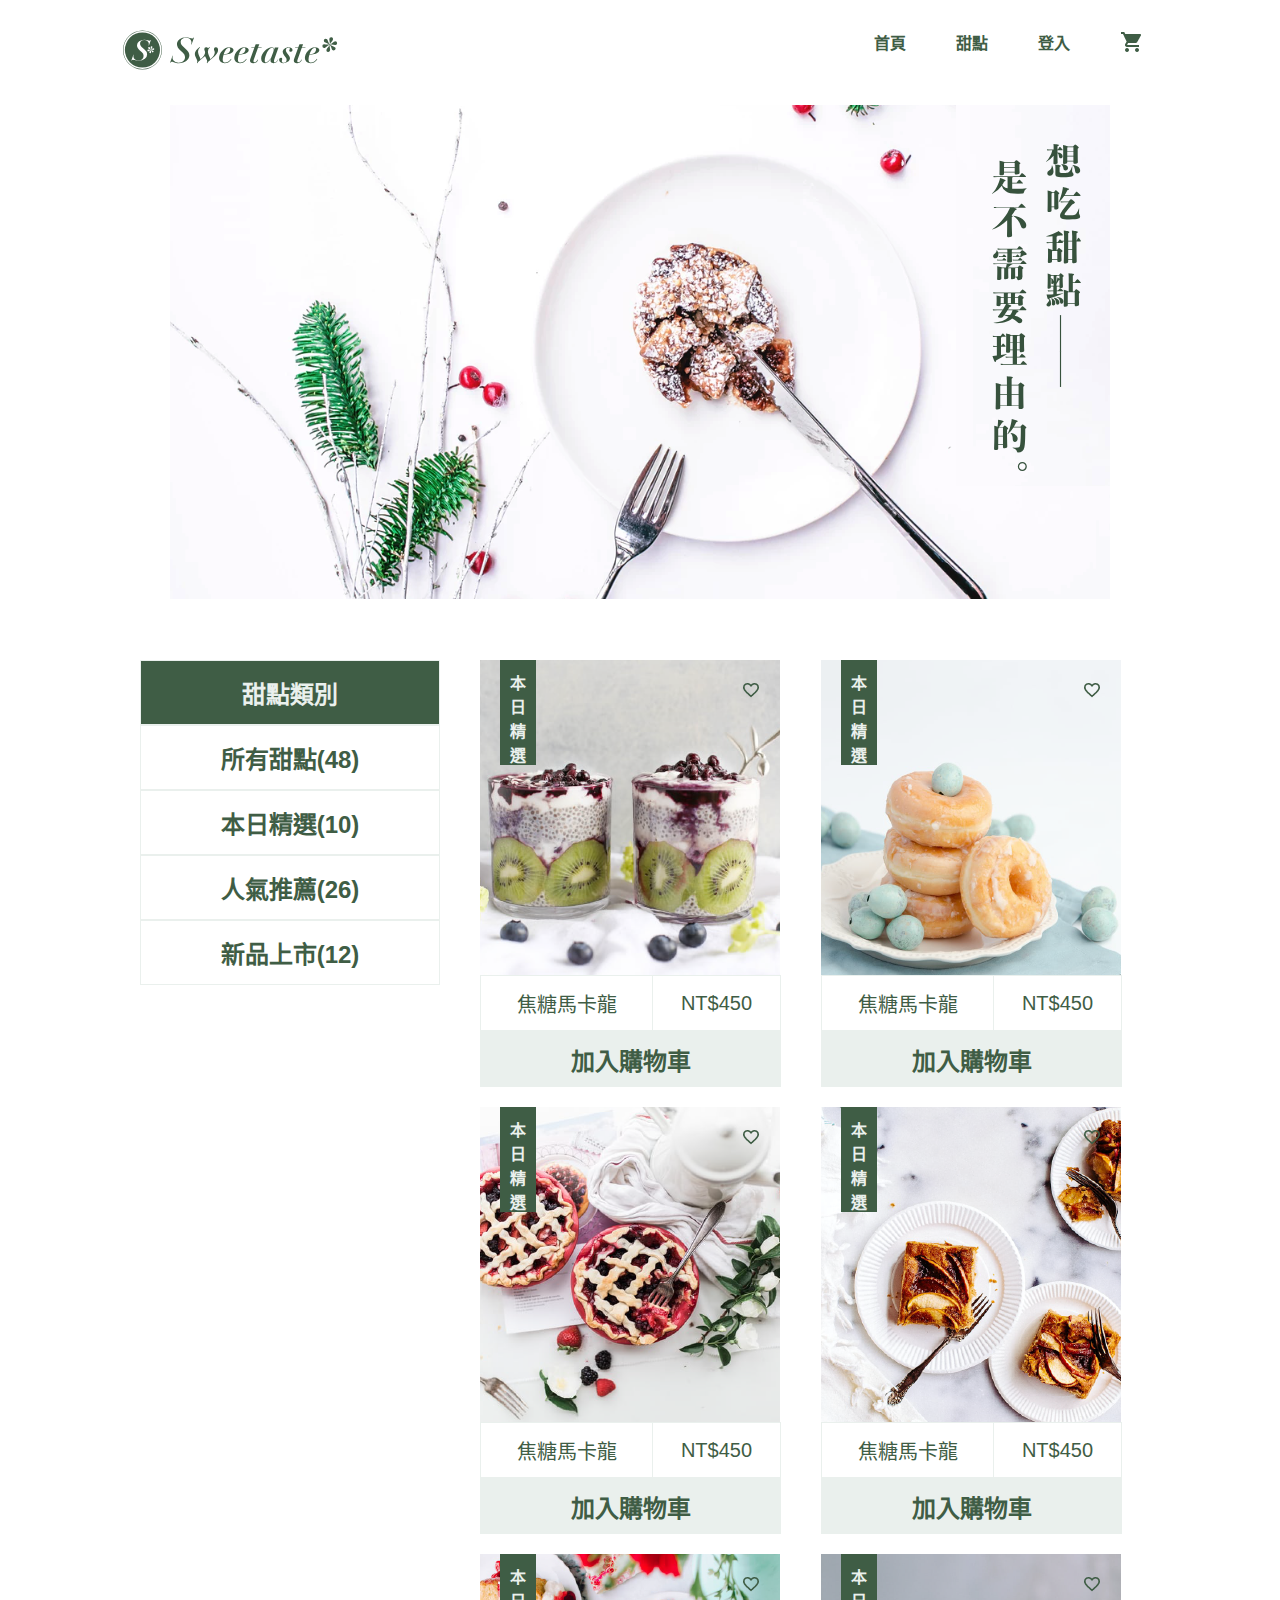
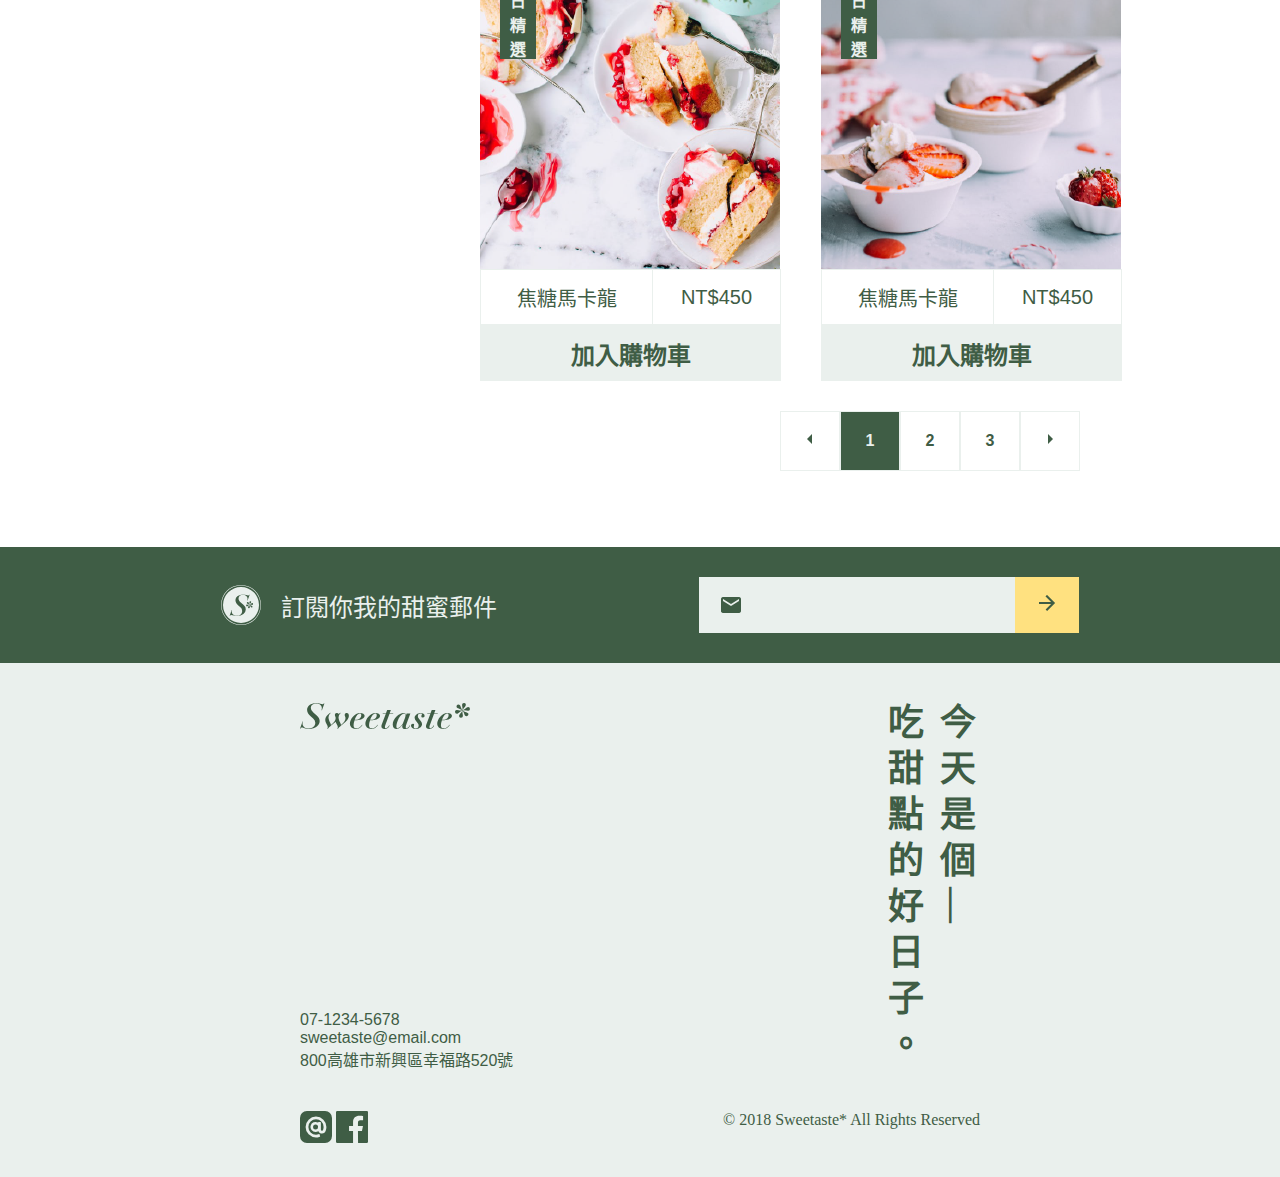
==== sweetaste/index.html @ 0de3d083 "Add files via upload" ====
<!DOCTYPE html>
<html lang="zh-tw">
  <head>
    <meta charset="UTF-8" />
    <meta http-equiv="X-UA-Compatible" content="IE=edge" />
    <meta name="viewport" content="width=device-width, initial-scale=1.0" />
    <link rel="stylesheet" href="./styles/style.css" />
    <title>Sweetaste</title>
  </head>
  <body>
    <header>
      <div class="banner">
        <div class="logo">
          <img src="./image/logo-all-dark.svg" alt="Sweetaste Logo" />
        </div>
        <div class="menu">
          <ul>
            <li><a href="#">首頁</a></li>
            <li><a href="#">甜點</a></li>
            <li><a href="#">登入</a></li>
            <li>
              <a href="#"><img src="./image/shopping_cart.png" alt=" 購物車" /></a>
            </li>
          </ul>
        </div>
      </div>
      <div class="bannerimg">
        <img src="./image/banner.png" alt="首頁圖片" />
      </div>
    </header>
    <main>
      <div class="category">
        <ul>
          <li class="main"><a href="#">甜點類別</a></li>
          <li class="sort"><a href="#">所有甜點(48)</a></li>
          <li class="sort"><a href="#">本日精選(10)</a></li>
          <li class="sort"><a href="#">人氣推薦(26)</a></li>
          <li class="sort"><a href="#">新品上市(12)</a></li>
        </ul>
      </div>
      <div class="content">
        <div class="card">
          <div class="photo">
            <img src="./image/p-1.png" alt="焦糖馬卡龍" />
            <p class="feature">本日精選</p>
            <a href="">
              <img src="./image/favorite_border.png" alt="我的最愛" class="love" />
            </a>
          </div>
          <div class="info">
            <div class="name">焦糖馬卡龍</div>
            <div class="price">NT$450</div>
          </div>
          <div class="add"><a href="">加入購物車</a></div>
        </div>
        <div class="card">
          <div class="photo">
            <img src="./image/p-2.png" alt="焦糖馬卡龍" />
            <p class="feature">本日精選</p>
            <a href="">
              <img src="./image/favorite_border.png" alt="我的最愛" class="love" />
            </a>
          </div>
          <div class="info">
            <div class="name">焦糖馬卡龍</div>
            <div class="price">NT$450</div>
          </div>
          <div class="add"><a href="">加入購物車</a></div>
        </div>
        <div class="card">
          <div class="photo">
            <img src="./image/p-3.png" alt="焦糖馬卡龍" />
            <p class="feature">本日精選</p>
            <a href="">
              <img src="./image/favorite_border.png" alt="我的最愛" class="love" />
            </a>
          </div>
          <div class="info">
            <div class="name">焦糖馬卡龍</div>
            <div class="price">NT$450</div>
          </div>
          <div class="add"><a href="">加入購物車</a></div>
        </div>
        <div class="card">
          <div class="photo">
            <img src="./image/p-4.png" alt="焦糖馬卡龍" />
            <p class="feature">本日精選</p>
            <a href="">
              <img src="./image/favorite_border.png" alt="我的最愛" class="love" />
            </a>
          </div>
          <div class="info">
            <div class="name">焦糖馬卡龍</div>
            <div class="price">NT$450</div>
          </div>
          <div class="add"><a href="">加入購物車</a></div>
        </div>
        <div class="card">
          <div class="photo">
            <img src="./image/p-5.png" alt="焦糖馬卡龍" />
            <p class="feature">本日精選</p>
            <a href="">
              <img src="./image/favorite_border.png" alt="我的最愛" class="love" />
            </a>
          </div>
          <div class="info">
            <div class="name">焦糖馬卡龍</div>
            <div class="price">NT$450</div>
          </div>
          <div class="add"><a href="">加入購物車</a></div>
        </div>
        <div class="card">
          <div class="photo">
            <img src="./image/p-6.png" alt="焦糖馬卡龍" />
            <p class="feature">本日精選</p>
            <a href="">
              <img src="./image/favorite_border.png" alt="我的最愛" class="love" />
            </a>
          </div>
          <div class="info">
            <div class="name">焦糖馬卡龍</div>
            <div class="price">NT$450</div>
          </div>
          <div class="add"><a href="">加入購物車</a></div>
        </div>
      </div>
    </main>
    <div class="nav">
      <ul>
        <li>
          <a href="#"><img src="./image/arrow_left.png" alt="上一頁" /></a>
        </li>
        <li class="active"><a href="#">1</a></li>
        <li><a href="#">2</a></li>
        <li><a href="#">3</a></li>
        <li>
          <a href="#"><img src="./image/arrow_right.png" alt="下一夜" /></a>
        </li>
      </ul>
    </div>
    <footer>
      <div class="email">
        <div class="subscribe">
          <img src="./image/logo-light.svg" alt="Logo" />
          <p>訂閱你我的甜蜜郵件</p>
        </div>
        <div class="send">
          <section class="left">
            <img src="./image/mail-24px.png" alt="信箱" />
          </section>
          <section class="right">
            <a href="#"> <img src="./image/arrow_forward-24px.png" alt="傳送" /></a>
          </section>
        </div>
      </div>
      <div class="footer">
        <div class="info">
          <div class="contact">
            <img src="./image/logotype-lg-dark.svg" alt="" />
            <p>
              07-1234-5678<br />sweetaste@email.com
              <br />800高雄市新興區幸福路520號
            </p>
          </div>
          <div class="slogan">今天是個—<br />吃甜點的好日子。</div>
        </div>
        <div class="links">
          <div class="media">
            <a href="#"><img src="./image/ic-line@.svg" alt="用Line傳送" /></a>
            <a href="#"><img src="./image/ic-facebook.svg" alt="用Facebook傳送" /></a>
          </div>
          <div class="copyright">© 2018 Sweetaste* All Rights Reserved</div>
        </div>
      </div>
    </footer>
  </body>
</html>
---- sweetaste/styles/style.css ----
* {
  margin: 0;
  padding: 0;
  box-sizing: border-box;
  font-family: Arial, Helvetica, sans-serif;
}

.banner {
  display: flex;
  justify-content: space-between;
  margin: 30px 120px;
  width: 1024px;
}
.banner .logo img {
  width: 220px;
  height: 40px;
}

.banner .menu ul {
  display: flex;
  width: 270px;
  justify-content: space-between;
}
.banner .menu ul li {
  list-style: none;
}
.banner .menu ul li a {
  text-decoration: none;
  color: #3f5d45;
  font-weight: 600;
  display: block;
}
.banner .menu ul li a:hover {
  color: #ffe180;
  border-bottom: 5px solid #ffe180;
}
.bannerimg {
  display: flex;
  justify-content: center;
}
main {
  display: flex;
  margin-top: 60px;
  justify-content: center;
}
.category {
  margin: 0px 20px;
}
.category ul li {
  width: 300px;
  height: 65px;
  border: 1px solid #eaf0ed;

  display: flex;
  justify-content: center;
  align-items: center;
}
.category ul li a {
  font-weight: 600;
  font-size: 24px;
  text-decoration: none;
  display: block;
}
.category ul li.main {
  background-color: #3f5d45;
}
.category ul li.main a {
  color: #eaf0ed;
}
.category ul li.sort {
  background-color: #ffffff;
}
.category ul li.sort:hover {
  background-color: #eaf0ed;
}
.category ul li.sort a {
  color: #3f5d45;
}

.content {
  display: flex;
  flex-wrap: wrap;
  width: 700px;
}
.content .card {
  margin: 0 20px;
  margin-bottom: 20px;
}
.content .card .photo {
  display: flex;
  position: relative;
}
.content .card .photo img {
  z-index: -1;
}
.content .card .photo p {
  margin: 0 20px;
  z-index: 1;
  position: absolute;
  background-color: #3f5d45;
  width: 36px;
  height: 105px;
  padding: 5px;
  padding-top: 10px;
  color: #eaf0ed;
  text-align: center;
  font-weight: 600;
}
.content .card .photo img.love {
  z-index: 1;
  position: absolute;
  right: 20px;
  top: 20px;
}

.content .card .info {
  display: flex;
  font-size: 20px;
  color: #3f5d45;
  text-align: center;
  height: 56px;
  border: 1px solid #eaf0ed;
}

.content .card .info .name {
  width: 172px;
  display: flex;
  justify-content: center;
  align-items: center;
  border-right: 1px solid #eaf0ed;
}
.content .card .info .price {
  width: 127px;
  display: flex;
  justify-content: center;
  align-items: center;
}
.content .card .add {
  background: #eaf0ed;
  height: 56px;
  display: flex;
  justify-content: center;
  align-items: center;
}

.content .card .add a {
  color: #3f5d45;
  text-decoration: none;
  font-size: 24px;
  font-weight: 600;
}
.content .card .add a:hover {
    border-bottom: 3px solid #3f5d45;
  }
.nav {
  display: flex;
  justify-content: flex-end;
  margin: 0 12.5rem;
}
.nav ul {
  display: flex;
  margin-top: 10px;
  margin-bottom: 76px;
}
.nav ul li {
  display: flex;
  justify-content: center;
  align-items: center;
  width: 60px;
  height: 60px;
  border: 1px solid #eaf0ed;
}
.nav ul li:hover {
    background: #eaf0ed;
}
.nav ul li.active {
  background-color: #3f5d45;
  color: #eaf0ed;
}

.nav ul li a {
  display: block;
  color: #3f5d45;
  text-decoration: none;
  font-weight: 600;
}
.nav ul li.active a {
  background-color: #3f5d45;
  color: #eaf0ed;
}
footer .email {
  height: 116px;
  display: flex;
  background: #3f5d45;
  justify-content: space-evenly;
  align-items: center;
}
.email .subscribe {
  color: #eaf0ed;
  font-size: 24px;
  display: flex;
  justify-content: center;
  align-items: center;
}
.email .subscribe img {
  margin: 20px;
  width: 40px;
  height: 40px;
}
.email .send {
  height: 56px;
  display: flex;
}
.email .send .left {
  background-color: #eaf0ed;
  height: 56px;
  width: 316px;
  display: flex;
  justify-content: flex-start;
  align-items: center;
  padding-left: 20px;
}
.email .send .right {
  background-color: #ffe180;
  height: 56px;
  width: 64px;
  display: flex;
  justify-content: center;
  align-items: center;
}
.email .send .right a {
  display: block;
}

.footer {
  background: #eaf0ed;
}
.footer .info {
  display: flex;
  justify-content: space-between;
  padding: 40px 300px;
}
.footer .info .contact {
  display: flex;
  flex-direction: column;
  justify-content: space-between;
}
.footer .info .contact img {
  width: 170px;
}
.footer .info .contact p {
  color: #3f5d45;
  font-family: Helvetica;
  font-weight: 500;
}
.footer .info .slogan {
  writing-mode: vertical-rl;
  font-family: "NSimSun";
  font-weight: bolder;
  letter-spacing: 10px;
  font-size: 36px;
  color: #3f5d45;
}
.footer .links {
    display: flex;
    justify-content: space-between;
    padding: 0px 300px;
    padding-bottom: 30px;
}

.footer .links .media img {
  width: 32px;
}
.footer .links .copyright {
  color: #3f5d45;
  font-family: Times;
}
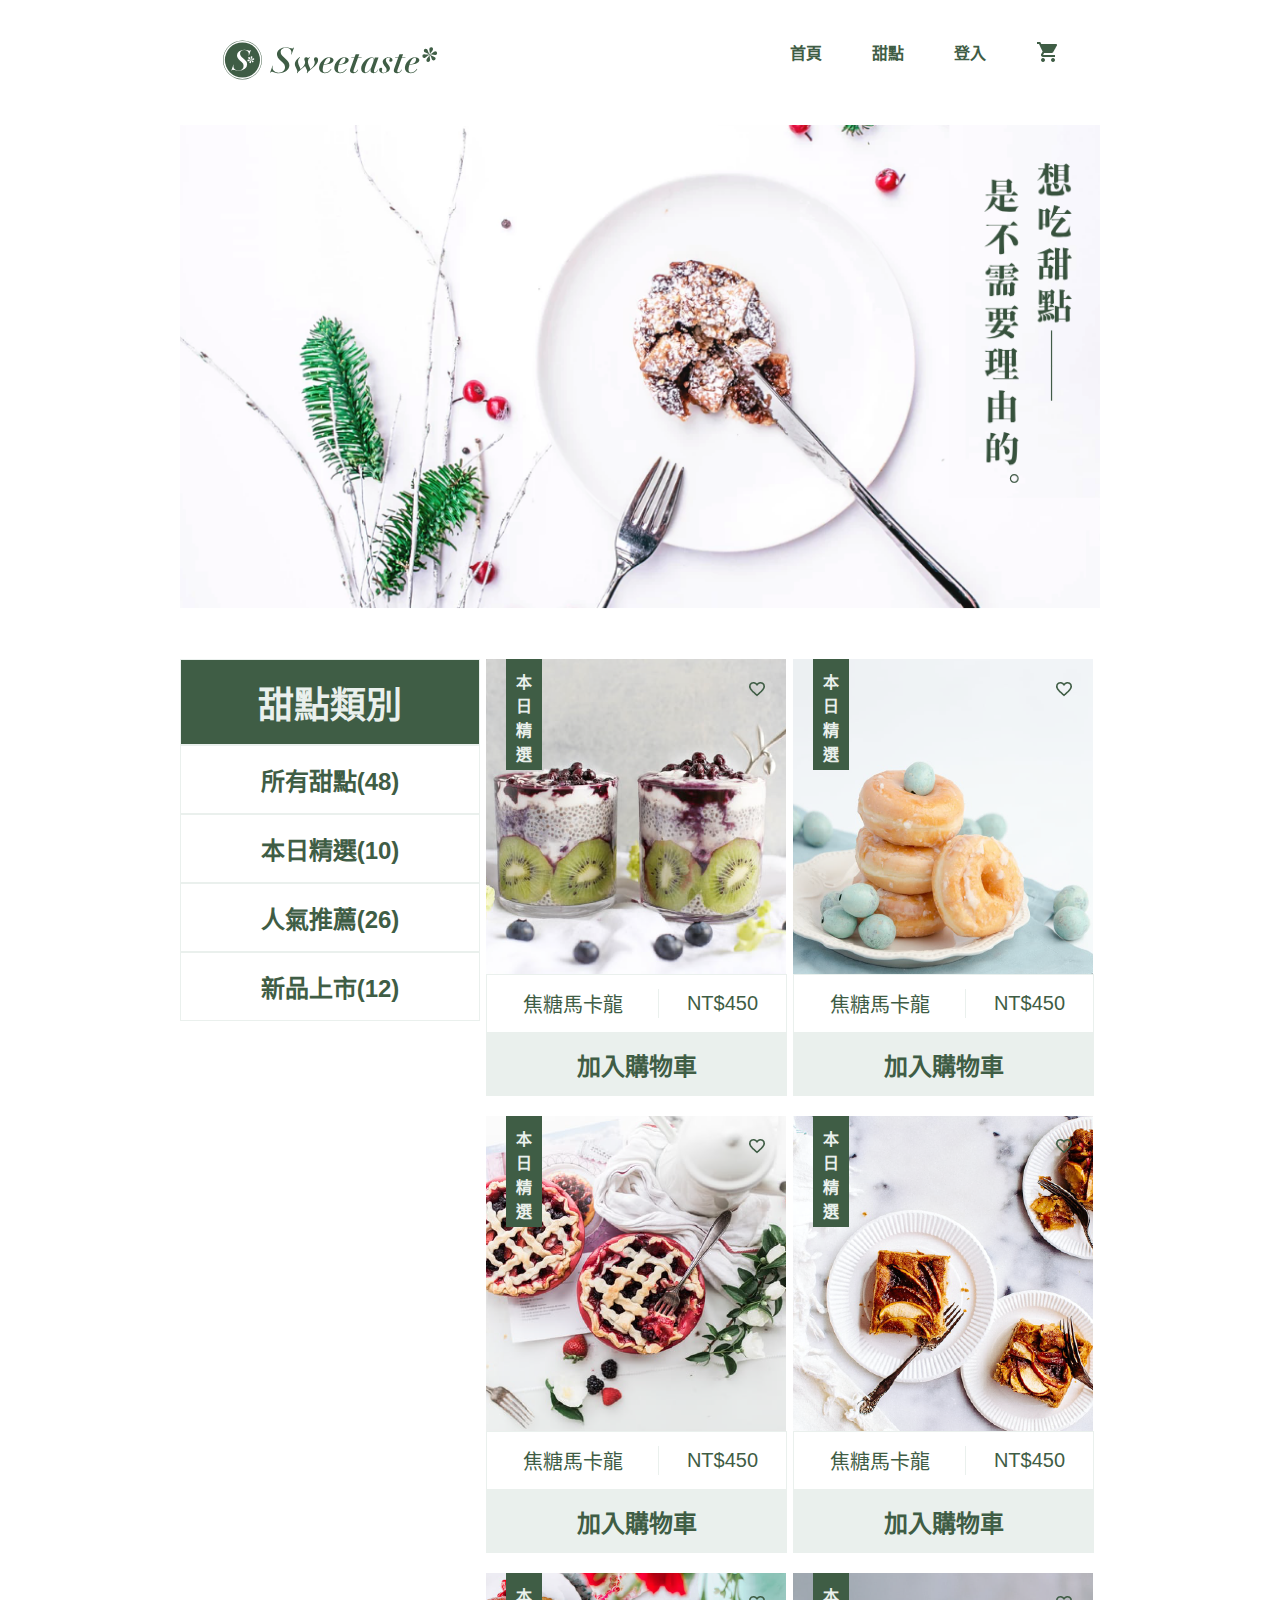
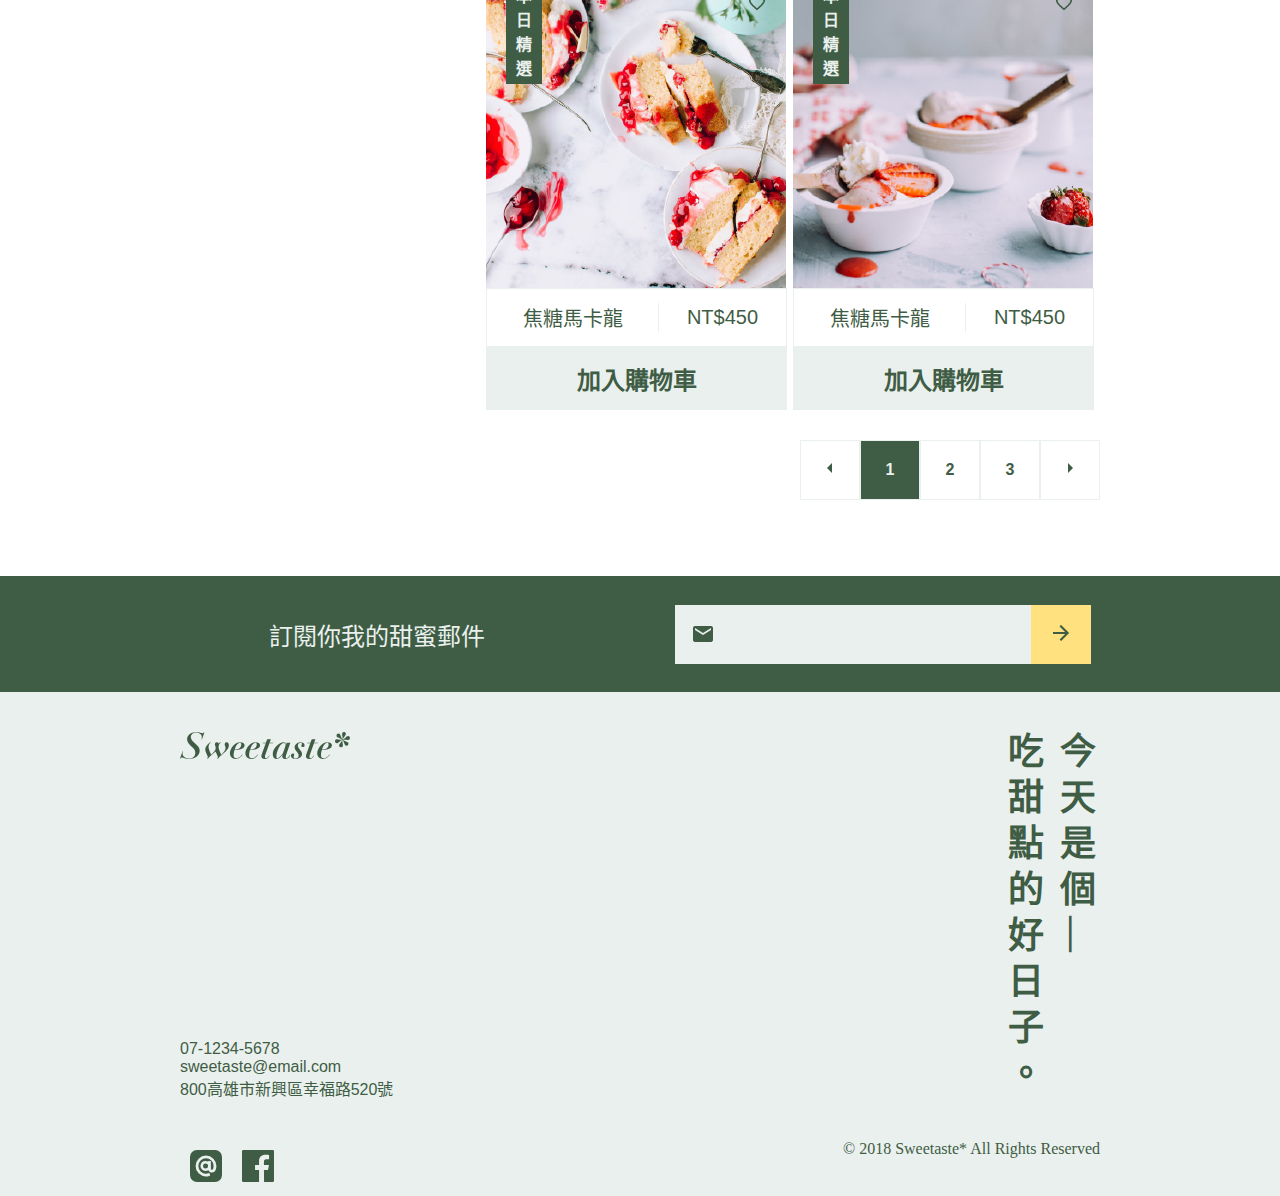
==== commit 3473adb4: "Add files via upload" ====
--- a/sweetaste/index.html
+++ b/sweetaste/index.html
@@ -11,27 +11,31 @@
     <header>
       <div class="banner">
         <div class="logo">
-          <img src="./image/logo-all-dark.svg" alt="Sweetaste Logo" />
-        </div>
-        <div class="menu">
-          <ul>
-            <li><a href="#">首頁</a></li>
-            <li><a href="#">甜點</a></li>
-            <li><a href="#">登入</a></li>
-            <li>
-              <a href="#"><img src="./image/shopping_cart.png" alt=" 購物車" /></a>
-            </li>
-          </ul>
-        </div>
-      </div>
-      <div class="bannerimg">
-        <img src="./image/banner.png" alt="首頁圖片" />
-      </div>
+          <a href="#">
+            <img src="./image/logo-all-dark.svg" alt="Sweetaste Logo"
+          /></a>
+        </div>
+        <ul class="menu">
+          <li><a href="#">首頁</a></li>
+          <li><a href="#">甜點</a></li>
+          <li><a href="#">登入</a></li>
+          <li>
+            <a href="#"
+              ><img src="./image/shopping_cart.png" alt=" 購物車"
+            /></a>
+          </li>
+        </ul>
+      </div>
+      <img class="bannerimg" src="./image/banner.png" alt="首頁圖片" />
     </header>
     <main>
       <div class="category">
         <ul>
-          <li class="main"><a href="#">甜點類別</a></li>
+          <li class="main">
+            <a href="#"><h2>甜點類別</h2></a>
+          </li>
+        </ul>
+        <ul>
           <li class="sort"><a href="#">所有甜點(48)</a></li>
           <li class="sort"><a href="#">本日精選(10)</a></li>
           <li class="sort"><a href="#">人氣推薦(26)</a></li>
@@ -42,86 +46,110 @@
         <div class="card">
           <div class="photo">
             <img src="./image/p-1.png" alt="焦糖馬卡龍" />
-            <p class="feature">本日精選</p>
-            <a href="">
-              <img src="./image/favorite_border.png" alt="我的最愛" class="love" />
-            </a>
-          </div>
-          <div class="info">
-            <div class="name">焦糖馬卡龍</div>
-            <div class="price">NT$450</div>
-          </div>
-          <div class="add"><a href="">加入購物車</a></div>
+            <span class="feature">本日精選</span>
+            <a href="">
+              <img
+                src="./image/favorite_border.png"
+                alt="我的最愛"
+                class="love"
+              />
+            </a>
+          </div>
+          <div class="info">
+            <div class="name">焦糖馬卡龍</div>
+            <div class="price">NT$450</div>
+          </div>
+          <a class="add" href="">加入購物車</a>
         </div>
         <div class="card">
           <div class="photo">
             <img src="./image/p-2.png" alt="焦糖馬卡龍" />
-            <p class="feature">本日精選</p>
-            <a href="">
-              <img src="./image/favorite_border.png" alt="我的最愛" class="love" />
-            </a>
-          </div>
-          <div class="info">
-            <div class="name">焦糖馬卡龍</div>
-            <div class="price">NT$450</div>
-          </div>
-          <div class="add"><a href="">加入購物車</a></div>
+            <span class="feature">本日精選</span>
+            <a href="">
+              <img
+                src="./image/favorite_border.png"
+                alt="我的最愛"
+                class="love"
+              />
+            </a>
+          </div>
+          <div class="info">
+            <div class="name">焦糖馬卡龍</div>
+            <div class="price">NT$450</div>
+          </div>
+          <a class="add" href="">加入購物車</a>
         </div>
         <div class="card">
           <div class="photo">
             <img src="./image/p-3.png" alt="焦糖馬卡龍" />
-            <p class="feature">本日精選</p>
-            <a href="">
-              <img src="./image/favorite_border.png" alt="我的最愛" class="love" />
-            </a>
-          </div>
-          <div class="info">
-            <div class="name">焦糖馬卡龍</div>
-            <div class="price">NT$450</div>
-          </div>
-          <div class="add"><a href="">加入購物車</a></div>
+            <span class="feature">本日精選</span>
+            <a href="">
+              <img
+                src="./image/favorite_border.png"
+                alt="我的最愛"
+                class="love"
+              />
+            </a>
+          </div>
+          <div class="info">
+            <div class="name">焦糖馬卡龍</div>
+            <div class="price">NT$450</div>
+          </div>
+          <a class="add" href="">加入購物車</a>
         </div>
         <div class="card">
           <div class="photo">
             <img src="./image/p-4.png" alt="焦糖馬卡龍" />
-            <p class="feature">本日精選</p>
-            <a href="">
-              <img src="./image/favorite_border.png" alt="我的最愛" class="love" />
-            </a>
-          </div>
-          <div class="info">
-            <div class="name">焦糖馬卡龍</div>
-            <div class="price">NT$450</div>
-          </div>
-          <div class="add"><a href="">加入購物車</a></div>
+            <span class="feature">本日精選</span>
+            <a href="">
+              <img
+                src="./image/favorite_border.png"
+                alt="我的最愛"
+                class="love"
+              />
+            </a>
+          </div>
+          <div class="info">
+            <div class="name">焦糖馬卡龍</div>
+            <div class="price">NT$450</div>
+          </div>
+          <a class="add" href="">加入購物車</a>
         </div>
         <div class="card">
           <div class="photo">
             <img src="./image/p-5.png" alt="焦糖馬卡龍" />
-            <p class="feature">本日精選</p>
-            <a href="">
-              <img src="./image/favorite_border.png" alt="我的最愛" class="love" />
-            </a>
-          </div>
-          <div class="info">
-            <div class="name">焦糖馬卡龍</div>
-            <div class="price">NT$450</div>
-          </div>
-          <div class="add"><a href="">加入購物車</a></div>
+            <span class="feature">本日精選</span>
+            <a href="">
+              <img
+                src="./image/favorite_border.png"
+                alt="我的最愛"
+                class="love"
+              />
+            </a>
+          </div>
+          <div class="info">
+            <div class="name">焦糖馬卡龍</div>
+            <div class="price">NT$450</div>
+          </div>
+          <a class="add" href="">加入購物車</a>
         </div>
         <div class="card">
           <div class="photo">
             <img src="./image/p-6.png" alt="焦糖馬卡龍" />
-            <p class="feature">本日精選</p>
-            <a href="">
-              <img src="./image/favorite_border.png" alt="我的最愛" class="love" />
-            </a>
-          </div>
-          <div class="info">
-            <div class="name">焦糖馬卡龍</div>
-            <div class="price">NT$450</div>
-          </div>
-          <div class="add"><a href="">加入購物車</a></div>
+            <span class="feature">本日精選</span>
+            <a href="">
+              <img
+                src="./image/favorite_border.png"
+                alt="我的最愛"
+                class="love"
+              />
+            </a>
+          </div>
+          <div class="info">
+            <div class="name">焦糖馬卡龍</div>
+            <div class="price">NT$450</div>
+          </div>
+          <a class="add" href="">加入購物車</a>
         </div>
       </div>
     </main>
@@ -144,32 +172,46 @@
           <img src="./image/logo-light.svg" alt="Logo" />
           <p>訂閱你我的甜蜜郵件</p>
         </div>
-        <div class="send">
-          <section class="left">
-            <img src="./image/mail-24px.png" alt="信箱" />
-          </section>
-          <section class="right">
-            <a href="#"> <img src="./image/arrow_forward-24px.png" alt="傳送" /></a>
-          </section>
-        </div>
+        <form class="form">
+          <img src="./image/mail-24px.png" alt="">
+          <input type="email" />
+          <button type="submit" class="pure-button pure-button-primary">
+           <img src="./image/arrow_forward-24px.png" alt="">
+          </button>
+        </form>
       </div>
       <div class="footer">
-        <div class="info">
-          <div class="contact">
-            <img src="./image/logotype-lg-dark.svg" alt="" />
-            <p>
-              07-1234-5678<br />sweetaste@email.com
-              <br />800高雄市新興區幸福路520號
-            </p>
-          </div>
-          <div class="slogan">今天是個—<br />吃甜點的好日子。</div>
-        </div>
-        <div class="links">
-          <div class="media">
-            <a href="#"><img src="./image/ic-line@.svg" alt="用Line傳送" /></a>
-            <a href="#"><img src="./image/ic-facebook.svg" alt="用Facebook傳送" /></a>
-          </div>
-          <div class="copyright">© 2018 Sweetaste* All Rights Reserved</div>
+        <div class="container">
+          <div class="info">
+            <div class="contact">
+              <img src="./image/logotype-lg-dark.svg" alt="" />
+              <ul>
+                <li><a href="tel:07-1234-5678">07-1234-5678</a></li>
+                <li>
+                  <a href="mailto:sweetaste@email.com">sweetaste@email.com</a>
+                </li>
+                <li>800高雄市新興區幸福路520號</li>
+              </ul>
+            </div>
+            <div class="slogan">今天是個—<br />吃甜點的好日子。</div>
+          </div>
+          <div class="links">
+            <div class="media">
+              <ul>
+                <li>
+                  <a href="#"
+                    ><img src="./image/ic-line@.svg" alt="用Line傳送"
+                  /></a>
+                </li>
+                <li>
+                  <a href="#"
+                    ><img src="./image/ic-facebook.svg" alt="用Facebook傳送"
+                  /></a>
+                </li>
+              </ul>
+            </div>
+            <p class="copyright">© 2018 Sweetaste* All Rights Reserved</p>
+          </div>
         </div>
       </div>
     </footer>
--- a/sweetaste/styles/style.css
+++ b/sweetaste/styles/style.css
@@ -1,90 +1,102 @@
 * {
   margin: 0;
   padding: 0;
+  font-family: "Microsoft JhengHei", Arial, Helvetica, sans-serif;
+}
+*,
+*::before,
+*::after {
   box-sizing: border-box;
-  font-family: Arial, Helvetica, sans-serif;
-}
-
-.banner {
-  display: flex;
-  justify-content: space-between;
-  margin: 30px 120px;
-  width: 1024px;
-}
-.banner .logo img {
+}
+
+header,
+main,
+div.nav {
+  max-width: 920px;
+  margin: 0 auto;
+}
+
+header .banner {
+  display: flex;
+  justify-content: space-between;
+  padding: 40px;
+}
+header .banner .logo img {
   width: 220px;
   height: 40px;
 }
 
-.banner .menu ul {
+header .banner ul {
   display: flex;
   width: 270px;
   justify-content: space-between;
 }
-.banner .menu ul li {
+header .banner ul li {
   list-style: none;
 }
-.banner .menu ul li a {
+header .banner ul li a {
   text-decoration: none;
   color: #3f5d45;
   font-weight: 600;
   display: block;
 }
-.banner .menu ul li a:hover {
+header .banner ul li a:hover {
   color: #ffe180;
   border-bottom: 5px solid #ffe180;
-}
-.bannerimg {
-  display: flex;
-  justify-content: center;
+  font-size: 24px;
+}
+header .bannerimg {
+  display: flex;
+  justify-content: center;
+  width: 920px;
+  height: auto;
 }
 main {
   display: flex;
-  margin-top: 60px;
-  justify-content: center;
-}
-.category {
-  margin: 0px 20px;
-}
-.category ul li {
+  margin-top: 50px;
+  justify-content: space-between;
+}
+
+main .category ul li {
   width: 300px;
-  height: 65px;
   border: 1px solid #eaf0ed;
-
-  display: flex;
-  justify-content: center;
-  align-items: center;
-}
-.category ul li a {
+  display: flex;
+  justify-content: center;
+  align-items: center;
+  padding: 16px;
+}
+
+main .category ul li a {
   font-weight: 600;
   font-size: 24px;
   text-decoration: none;
   display: block;
 }
-.category ul li.main {
+main .category li.main {
   background-color: #3f5d45;
 }
-.category ul li.main a {
-  color: #eaf0ed;
-}
-.category ul li.sort {
+main .category li.main a {
+  color: #eaf0ed;
+}
+main .category ul li.sort {
   background-color: #ffffff;
 }
-.category ul li.sort:hover {
+main .category ul li.sort:hover {
   background-color: #eaf0ed;
 }
-.category ul li.sort a {
+main .category ul li.sort a {
   color: #3f5d45;
 }
 
 .content {
   display: flex;
   flex-wrap: wrap;
-  width: 700px;
+  justify-content: space-evenly;
 }
 .content .card {
-  margin: 0 20px;
   margin-bottom: 20px;
+  display: flex;
+  flex-direction: column;
 }
 .content .card .photo {
   display: flex;
@@ -93,13 +105,12 @@
 .content .card .photo img {
   z-index: -1;
 }
-.content .card .photo p {
-  margin: 0 20px;
-  z-index: 1;
+.content .card .photo span {
+  padding: 10px;
   position: absolute;
+  left: 20px;
   background-color: #3f5d45;
   width: 36px;
-  height: 105px;
   padding: 5px;
   padding-top: 10px;
   color: #eaf0ed;
@@ -118,8 +129,8 @@
   font-size: 20px;
   color: #3f5d45;
   text-align: center;
-  height: 56px;
   border: 1px solid #eaf0ed;
+  padding: 14px 0px;
 }
 
 .content .card .info .name {
@@ -137,25 +148,26 @@
 }
 .content .card .add {
   background: #eaf0ed;
-  height: 56px;
-  display: flex;
-  justify-content: center;
-  align-items: center;
-}
-
-.content .card .add a {
+  display: flex;
+  justify-content: center;
+  align-items: center;
+  padding: 14px 0px;
+}
+
+.content .card .add {
   color: #3f5d45;
   text-decoration: none;
   font-size: 24px;
   font-weight: 600;
 }
 .content .card .add a:hover {
-    border-bottom: 3px solid #3f5d45;
-  }
+  border-bottom: 3px solid #3f5d45;
+}
 .nav {
   display: flex;
   justify-content: flex-end;
-  margin: 0 12.5rem;
+  max-width: 920px;
+  margin: 0 auto;
 }
 .nav ul {
   display: flex;
@@ -171,7 +183,7 @@
   border: 1px solid #eaf0ed;
 }
 .nav ul li:hover {
-    background: #eaf0ed;
+  background: #eaf0ed;
 }
 .nav ul li.active {
   background-color: #3f5d45;
@@ -205,40 +217,44 @@
 .email .subscribe img {
   margin: 20px;
   width: 40px;
-  height: 40px;
-}
-.email .send {
-  height: 56px;
-  display: flex;
-}
-.email .send .left {
+  padding: 20px;
+}
+.email .form{
   background-color: #eaf0ed;
-  height: 56px;
-  width: 316px;
-  display: flex;
-  justify-content: flex-start;
-  align-items: center;
-  padding-left: 20px;
-}
-.email .send .right {
-  background-color: #ffe180;
-  height: 56px;
-  width: 64px;
-  display: flex;
-  justify-content: center;
-  align-items: center;
-}
-.email .send .right a {
-  display: block;
+  display: flex;
+  align-items: center;
+  
+}
+.email .form img{
+
+  padding: 16px;
+}
+.email .form input{
+  width: 300px;
+  height: 100%;
+  background: #eaf0ed;
+  border: none;
+}
+.email .form button{
+  background: #ffe180;
+  border: none;
+  width: 60px;
+  height: 100%;
+  cursor: pointer;
 }
 
 .footer {
   background: #eaf0ed;
 }
+
+.footer .container {
+  max-width: 920px;
+  margin: 0 auto;
+}
 .footer .info {
   display: flex;
   justify-content: space-between;
-  padding: 40px 300px;
+  padding: 40px 0px;
 }
 .footer .info .contact {
   display: flex;
@@ -248,10 +264,18 @@
 .footer .info .contact img {
   width: 170px;
 }
-.footer .info .contact p {
+.footer .info .contact ul li {
   color: #3f5d45;
   font-family: Helvetica;
   font-weight: 500;
+  list-style: none;
+}
+.footer .info .contact ul li a {
+  text-decoration: none;
+  color: #3f5d45;
+}
+.footer .info .contact ul li a:hover {
+  color: #ffe180;
 }
 .footer .info .slogan {
   writing-mode: vertical-rl;
@@ -262,15 +286,20 @@
   color: #3f5d45;
 }
 .footer .links {
-    display: flex;
-    justify-content: space-between;
-    padding: 0px 300px;
-    padding-bottom: 30px;
+  display: flex;
+  justify-content: space-between;
 }
 
 .footer .links .media img {
   width: 32px;
 }
+.footer .links .media ul {
+  display: flex;
+}
+.footer .links .media ul li {
+ padding: 10px;
+ list-style: none;
+}
 .footer .links .copyright {
   color: #3f5d45;
   font-family: Times;
